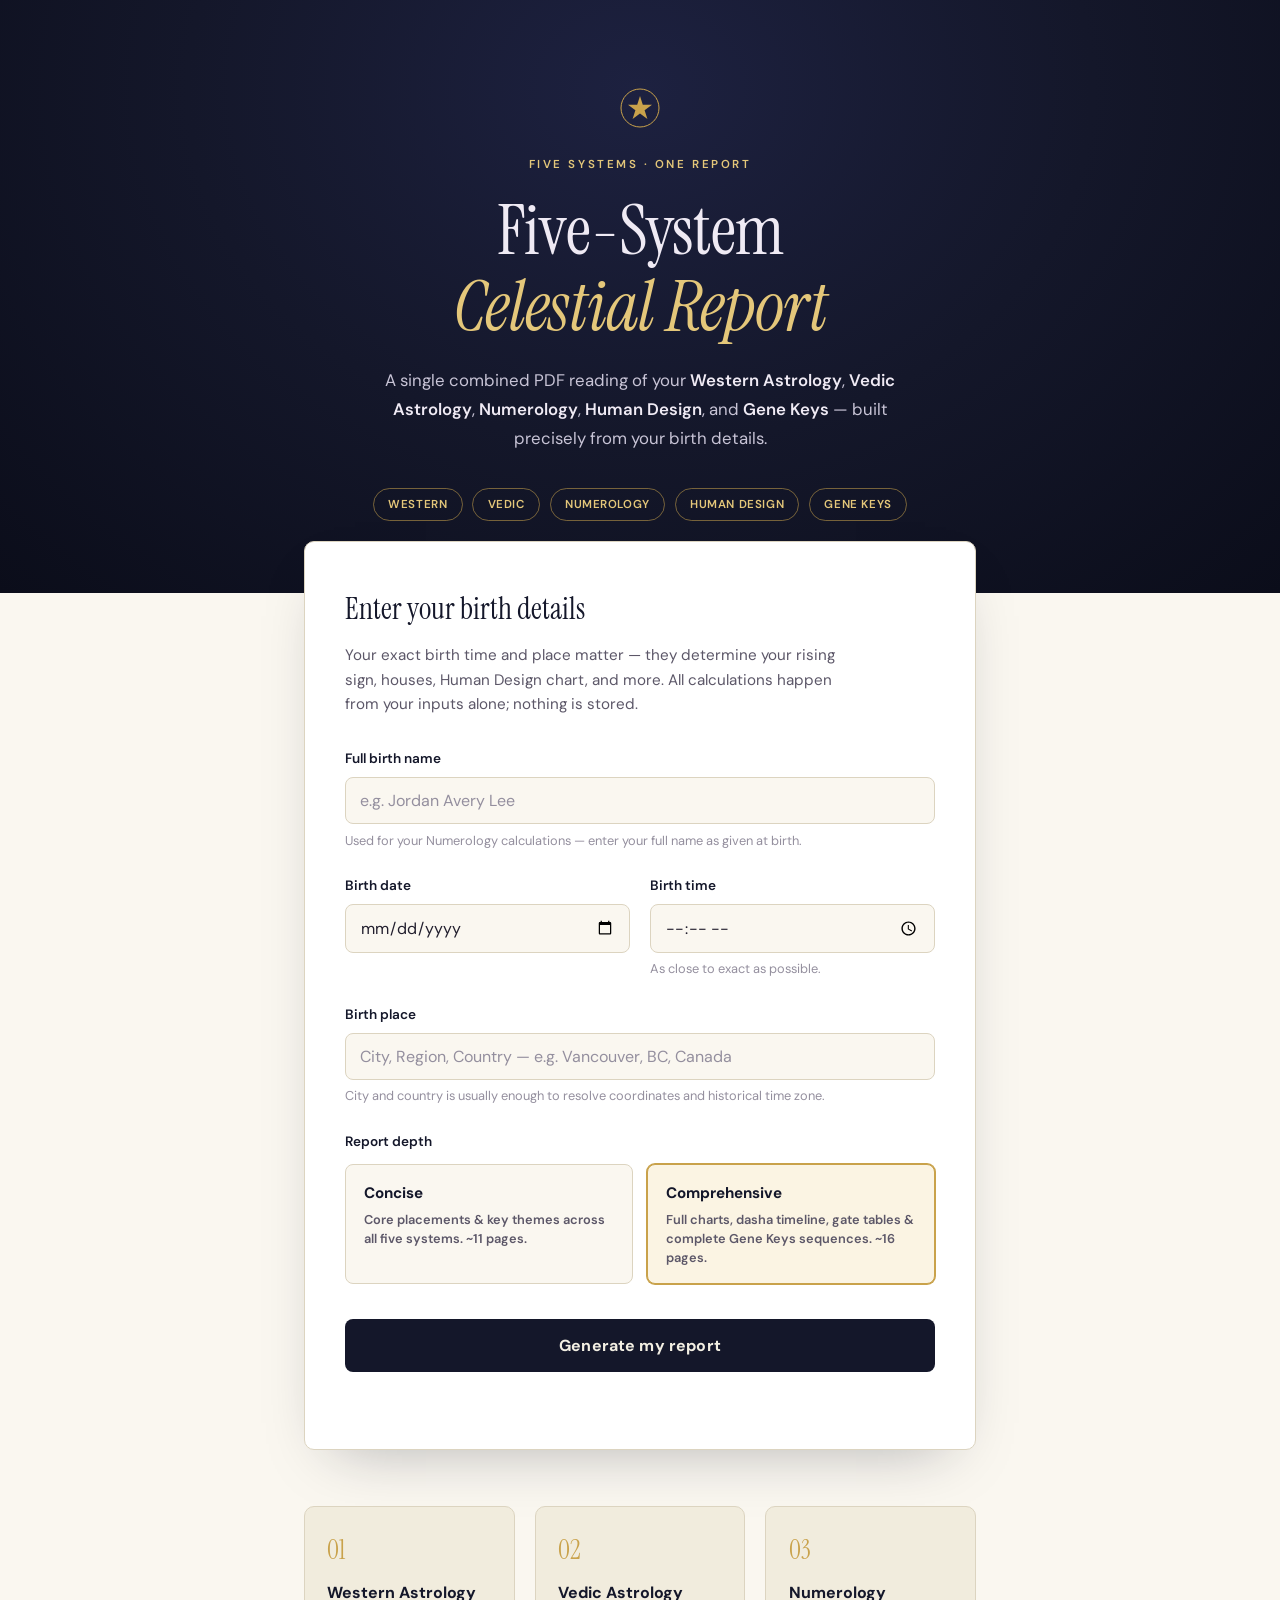
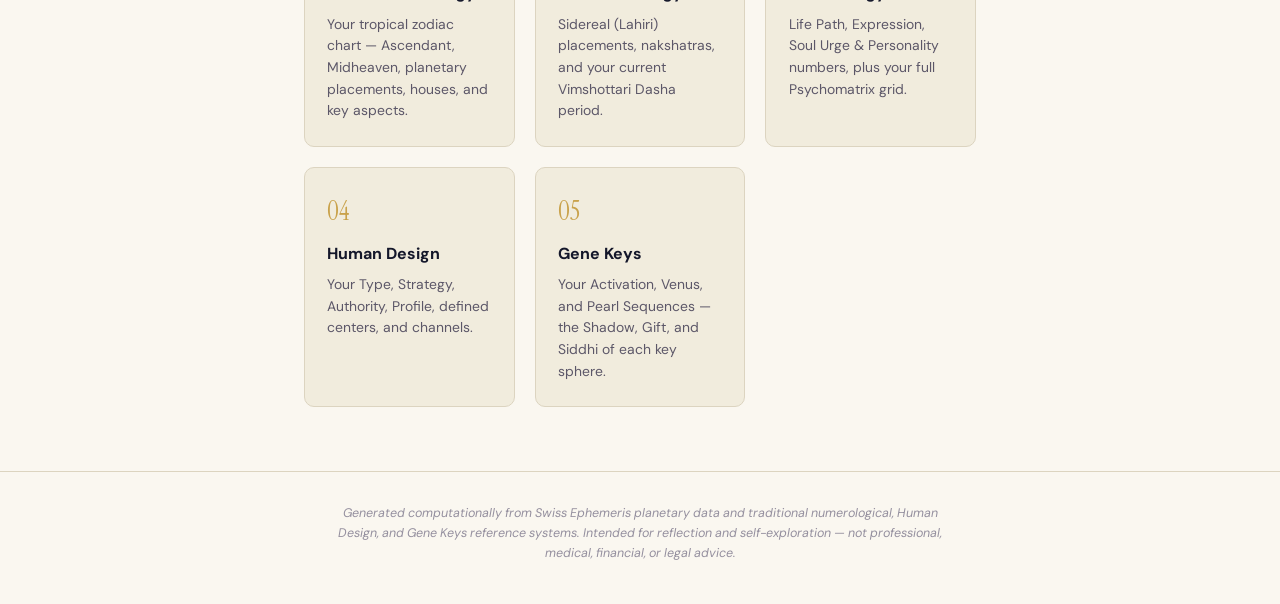
==== frontend/index.html @ 0be4d87e "Add FastAPI backend endpoint and vanilla frontend form" ====
<!DOCTYPE html>
<html lang="en">
<head>
<meta charset="UTF-8">
<meta name="viewport" content="width=device-width, initial-scale=1.0">
<title>Five-System Celestial Report — Astrology, Vedic, Numerology, Human Design &amp; Gene Keys</title>
<meta name="description" content="Generate a combined PDF report covering Western Astrology, Vedic Astrology, Numerology, Human Design, and Gene Keys from your birth details.">
<link rel="icon" href="data:image/svg+xml,<svg xmlns=%22http://www.w3.org/2000/svg%22 viewBox=%220 0 32 32%22><circle cx=%2216%22 cy=%2216%22 r=%2215%22 fill=%22%2314172A%22/><path d=%22M16 6 L18.2 13.2 L25.5 13.2 L19.6 17.6 L21.8 24.8 L16 20.4 L10.2 24.8 L12.4 17.6 L6.5 13.2 L13.8 13.2 Z%22 fill=%22%23C9A24B%22/></svg>">
<link rel="preconnect" href="https://fonts.googleapis.com">
<link rel="preconnect" href="https://fonts.gstatic.com" crossorigin>
<link href="https://fonts.googleapis.com/css2?family=Instrument+Serif:ital@0;1&family=DM+Sans:ital,wght@0,400;0,500;0,600;0,700;1,400&display=swap" rel="stylesheet">
<link rel="stylesheet" href="styles.css">
</head>
<body>

<div class="stage">
  <div class="star-field" aria-hidden="true" id="starField"></div>

  <header class="hero">
    <div class="hero-inner">
      <div class="logo" aria-hidden="true">
        <svg viewBox="0 0 40 40" width="40" height="40" fill="none" aria-hidden="true">
          <circle cx="20" cy="20" r="19" stroke="currentColor" stroke-width="1"/>
          <path d="M20 8 L22.8 16.8 L32 16.8 L24.6 22.2 L27.4 31 L20 25.6 L12.6 31 L15.4 22.2 L8 16.8 L17.2 16.8 Z" fill="currentColor"/>
        </svg>
      </div>
      <p class="kicker">FIVE SYSTEMS · ONE REPORT</p>
      <h1>Five-System<br><em>Celestial Report</em></h1>
      <p class="hero-sub">A single combined PDF reading of your <strong>Western Astrology</strong>, <strong>Vedic Astrology</strong>, <strong>Numerology</strong>, <strong>Human Design</strong>, and <strong>Gene Keys</strong> — built precisely from your birth details.</p>
      <div class="system-pills" aria-hidden="true">
        <span class="pill">Western</span>
        <span class="pill">Vedic</span>
        <span class="pill">Numerology</span>
        <span class="pill">Human Design</span>
        <span class="pill">Gene Keys</span>
      </div>
    </div>
  </header>

  <main class="content">
    <section class="form-card" aria-labelledby="form-heading">
      <h2 id="form-heading">Enter your birth details</h2>
      <p class="form-intro">Your exact birth time and place matter — they determine your rising sign, houses, Human Design chart, and more. All calculations happen from your inputs alone; nothing is stored.</p>

      <form id="reportForm" novalidate>
        <div class="field">
          <label for="name">Full birth name</label>
          <input type="text" id="name" name="name" placeholder="e.g. Jordan Avery Lee" autocomplete="name" required maxlength="120">
          <p class="field-hint">Used for your Numerology calculations — enter your full name as given at birth.</p>
        </div>

        <div class="field-row">
          <div class="field">
            <label for="birthDate">Birth date</label>
            <input type="date" id="birthDate" name="birthDate" required min="1900-01-01" max="2100-12-31">
          </div>
          <div class="field">
            <label for="birthTime">Birth time</label>
            <input type="time" id="birthTime" name="birthTime" required>
            <p class="field-hint">As close to exact as possible.</p>
          </div>
        </div>

        <div class="field">
          <label for="birthPlace">Birth place</label>
          <input type="text" id="birthPlace" name="birthPlace" placeholder="City, Region, Country — e.g. Vancouver, BC, Canada" autocomplete="off" required maxlength="200">
          <p class="field-hint">City and country is usually enough to resolve coordinates and historical time zone.</p>
        </div>

        <fieldset class="field depth-field">
          <legend>Report depth</legend>
          <div class="depth-options" role="radiogroup" aria-label="Report depth">
            <label class="depth-option" for="depthConcise">
              <input type="radio" id="depthConcise" name="depth" value="concise">
              <span class="depth-card">
                <span class="depth-title">Concise</span>
                <span class="depth-desc">Core placements &amp; key themes across all five systems. ~11 pages.</span>
              </span>
            </label>
            <label class="depth-option" for="depthComprehensive">
              <input type="radio" id="depthComprehensive" name="depth" value="comprehensive" checked>
              <span class="depth-card">
                <span class="depth-title">Comprehensive</span>
                <span class="depth-desc">Full charts, dasha timeline, gate tables &amp; complete Gene Keys sequences. ~16 pages.</span>
              </span>
            </label>
          </div>
        </fieldset>

        <button type="submit" id="submitBtn" class="submit-btn">
          <span class="btn-label">Generate my report</span>
          <span class="btn-spinner" aria-hidden="true"></span>
        </button>

        <p class="form-status" id="formStatus" role="status" aria-live="polite"></p>
      </form>
    </section>

    <section class="about-grid" aria-label="What's inside">
      <div class="about-card">
        <span class="about-num">01</span>
        <h3>Western Astrology</h3>
        <p>Your tropical zodiac chart — Ascendant, Midheaven, planetary placements, houses, and key aspects.</p>
      </div>
      <div class="about-card">
        <span class="about-num">02</span>
        <h3>Vedic Astrology</h3>
        <p>Sidereal (Lahiri) placements, nakshatras, and your current Vimshottari Dasha period.</p>
      </div>
      <div class="about-card">
        <span class="about-num">03</span>
        <h3>Numerology</h3>
        <p>Life Path, Expression, Soul Urge &amp; Personality numbers, plus your full Psychomatrix grid.</p>
      </div>
      <div class="about-card">
        <span class="about-num">04</span>
        <h3>Human Design</h3>
        <p>Your Type, Strategy, Authority, Profile, defined centers, and channels.</p>
      </div>
      <div class="about-card">
        <span class="about-num">05</span>
        <h3>Gene Keys</h3>
        <p>Your Activation, Venus, and Pearl Sequences — the Shadow, Gift, and Siddhi of each key sphere.</p>
      </div>
    </section>
  </main>

  <footer class="site-footer">
    <p>Generated computationally from Swiss Ephemeris planetary data and traditional numerological, Human Design, and Gene Keys reference systems. Intended for reflection and self-exploration — not professional, medical, financial, or legal advice.</p>
  </footer>
</div>

<script src="app.js"></script>
</body>
</html>
---- frontend/styles.css ----
:root {
  --navy: #14172A;
  --navy-deep: #0B0D1A;
  --navy-light: #1D2140;
  --gold: #C9A24B;
  --gold-light: #E4C77A;
  --parchment: #FAF7F0;
  --parchment-alt: #F1ECDD;
  --parchment-alt2: #EDE6D4;
  --ink: #221F2E;
  --ink-muted: #5C5768;
  --ink-faint: #948F9E;
  --border: #DCD4C0;
  --error: #A12C7B;
  --success: #437A22;
  --radius: 10px;
  --serif: 'Instrument Serif', Georgia, serif;
  --sans: 'DM Sans', -apple-system, BlinkMacSystemFont, 'Segoe UI', sans-serif;
}

* { box-sizing: border-box; }

html { scroll-behavior: smooth; }

body {
  margin: 0;
  font-family: var(--sans);
  color: var(--ink);
  background: var(--parchment);
  line-height: 1.6;
  -webkit-font-smoothing: antialiased;
}

.stage { position: relative; overflow: hidden; }

/* ---------- Hero ---------- */

.hero {
  position: relative;
  background: radial-gradient(ellipse at 50% 15%, var(--navy-light) 0%, var(--navy) 50%, var(--navy-deep) 100%);
  color: #EFEAF4;
  padding: 5.5rem 1.5rem 4.5rem;
  text-align: center;
  overflow: hidden;
}

.star-field {
  position: absolute;
  inset: 0;
  height: 640px;
  pointer-events: none;
  z-index: 0;
}

.hero-inner { position: relative; z-index: 1; max-width: 760px; margin: 0 auto; }

.logo {
  color: var(--gold);
  margin: 0 auto 1.75rem;
  width: 40px;
  height: 40px;
}

.kicker {
  font-size: 0.72rem;
  letter-spacing: 0.22em;
  text-transform: uppercase;
  color: var(--gold-light);
  margin: 0 0 1.1rem;
  font-weight: 600;
}

.hero h1 {
  font-family: var(--serif);
  font-weight: 400;
  font-size: clamp(2.6rem, 6vw, 4.4rem);
  line-height: 1.08;
  margin: 0 0 1.4rem;
  letter-spacing: -0.01em;
}

.hero h1 em {
  font-style: italic;
  color: var(--gold-light);
}

.hero-sub {
  font-size: 1.05rem;
  line-height: 1.7;
  color: #C8C4D6;
  max-width: 560px;
  margin: 0 auto;
}

.hero-sub strong { color: #EFEAF4; font-weight: 600; }

.system-pills {
  display: flex;
  flex-wrap: wrap;
  justify-content: center;
  gap: 0.6rem;
  margin-top: 2.25rem;
}

.pill {
  border: 1px solid rgba(201, 162, 75, 0.55);
  color: var(--gold-light);
  font-size: 0.72rem;
  letter-spacing: 0.05em;
  text-transform: uppercase;
  padding: 0.4rem 0.9rem;
  border-radius: 999px;
  font-weight: 600;
}

/* ---------- Content / Form ---------- */

.content {
  max-width: 720px;
  margin: 0 auto;
  padding: 0 1.5rem;
  position: relative;
  z-index: 2;
}

.form-card {
  background: #FFFFFF;
  border: 1px solid var(--border);
  border-radius: var(--radius);
  box-shadow: 0 24px 60px -30px rgba(20, 23, 42, 0.35);
  padding: 2.75rem 2.5rem;
  margin-top: -3.25rem;
}

.form-card h2 {
  font-family: var(--serif);
  font-size: 1.85rem;
  font-weight: 400;
  margin: 0 0 0.6rem;
  color: var(--navy);
}

.form-intro {
  color: var(--ink-muted);
  font-size: 0.95rem;
  margin: 0 0 2rem;
  max-width: 52ch;
}

.field { margin-bottom: 1.5rem; }

.field-row {
  display: grid;
  grid-template-columns: 1fr 1fr;
  gap: 1.25rem;
}

label {
  display: block;
  font-size: 0.85rem;
  font-weight: 600;
  color: var(--navy);
  margin-bottom: 0.45rem;
}

fieldset.field { border: none; padding: 0; margin: 0 0 1.75rem; }
legend { font-size: 0.85rem; font-weight: 600; color: var(--navy); padding: 0; margin-bottom: 0.7rem; }

input[type="text"],
input[type="date"],
input[type="time"] {
  width: 100%;
  font-family: var(--sans);
  font-size: 1rem;
  color: var(--ink);
  padding: 0.75rem 0.9rem;
  border: 1px solid var(--border);
  border-radius: 8px;
  background: var(--parchment);
  transition: border-color 0.15s ease, box-shadow 0.15s ease;
}

input[type="text"]::placeholder { color: var(--ink-faint); }

input:focus {
  outline: none;
  border-color: var(--gold);
  box-shadow: 0 0 0 3px rgba(201, 162, 75, 0.22);
}

input:invalid.touched { border-color: var(--error); }

.field-hint {
  font-size: 0.8rem;
  color: var(--ink-faint);
  margin: 0.4rem 0 0;
}

.depth-options {
  display: grid;
  grid-template-columns: 1fr 1fr;
  gap: 0.9rem;
}

.depth-option { cursor: pointer; }
.depth-option input { position: absolute; opacity: 0; width: 0; height: 0; }

.depth-card {
  display: block;
  border: 1.5px solid var(--border);
  border-radius: 8px;
  padding: 1rem 1.1rem;
  background: var(--parchment);
  transition: border-color 0.15s ease, background 0.15s ease;
  height: 100%;
}

.depth-option input:checked + .depth-card {
  border-color: var(--gold);
  background: #FBF4E3;
  box-shadow: 0 0 0 1px var(--gold);
}

.depth-option input:focus-visible + .depth-card {
  outline: 2px solid var(--gold);
  outline-offset: 2px;
}

.depth-title {
  display: block;
  font-weight: 700;
  color: var(--navy);
  margin-bottom: 0.3rem;
  font-size: 0.95rem;
}

.depth-desc {
  display: block;
  font-size: 0.8rem;
  color: var(--ink-muted);
  line-height: 1.5;
}

.submit-btn {
  width: 100%;
  background: var(--navy);
  color: #F3EFE3;
  border: none;
  border-radius: 8px;
  padding: 1rem 1.5rem;
  font-family: var(--sans);
  font-size: 1rem;
  font-weight: 700;
  letter-spacing: 0.01em;
  cursor: pointer;
  transition: background 0.15s ease, transform 0.1s ease;
  display: flex;
  align-items: center;
  justify-content: center;
  gap: 0.6rem;
  position: relative;
}

.submit-btn:hover:not(:disabled) { background: #1D2140; }
.submit-btn:active:not(:disabled) { transform: translateY(1px); }
.submit-btn:disabled { opacity: 0.75; cursor: wait; }

.btn-spinner {
  display: none;
  width: 16px;
  height: 16px;
  border: 2px solid rgba(243, 239, 227, 0.35);
  border-top-color: #F3EFE3;
  border-radius: 50%;
  animation: spin 0.7s linear infinite;
}

.submit-btn.loading .btn-spinner { display: inline-block; }
.submit-btn.loading .btn-label::after { content: "\2026"; }

@keyframes spin { to { transform: rotate(360deg); } }

.form-status {
  margin: 1rem 0 0;
  font-size: 0.88rem;
  min-height: 1.2em;
  text-align: center;
}

.form-status.error { color: var(--error); }
.form-status.success { color: var(--success); }

/* ---------- About grid ---------- */

.about-grid {
  display: grid;
  grid-template-columns: repeat(auto-fit, minmax(190px, 1fr));
  gap: 1.25rem;
  margin: 3.5rem 0 4rem;
}

.about-card {
  border: 1px solid var(--border);
  border-radius: var(--radius);
  padding: 1.5rem 1.4rem;
  background: var(--parchment-alt);
}

.about-num {
  font-family: var(--serif);
  font-size: 1.6rem;
  color: var(--gold);
  display: block;
  margin-bottom: 0.5rem;
}

.about-card h3 {
  font-size: 1rem;
  margin: 0 0 0.5rem;
  color: var(--navy);
}

.about-card p {
  font-size: 0.87rem;
  color: var(--ink-muted);
  margin: 0;
  line-height: 1.55;
}

/* ---------- Footer ---------- */

.site-footer {
  border-top: 1px solid var(--border);
  padding: 2rem 1.5rem 2.5rem;
  text-align: center;
}

.site-footer p {
  max-width: 620px;
  margin: 0 auto;
  font-size: 0.78rem;
  color: var(--ink-faint);
  font-style: italic;
  line-height: 1.6;
}

/* ---------- Responsive ---------- */

@media (max-width: 640px) {
  .hero { padding: 4rem 1.25rem 3.5rem; }
  .form-card { padding: 2rem 1.5rem; margin-top: -2.25rem; }
  .field-row { grid-template-columns: 1fr; gap: 0; }
  .depth-options { grid-template-columns: 1fr; }
}

@media (prefers-reduced-motion: reduce) {
  html { scroll-behavior: auto; }
  .btn-spinner { animation: none; }
}
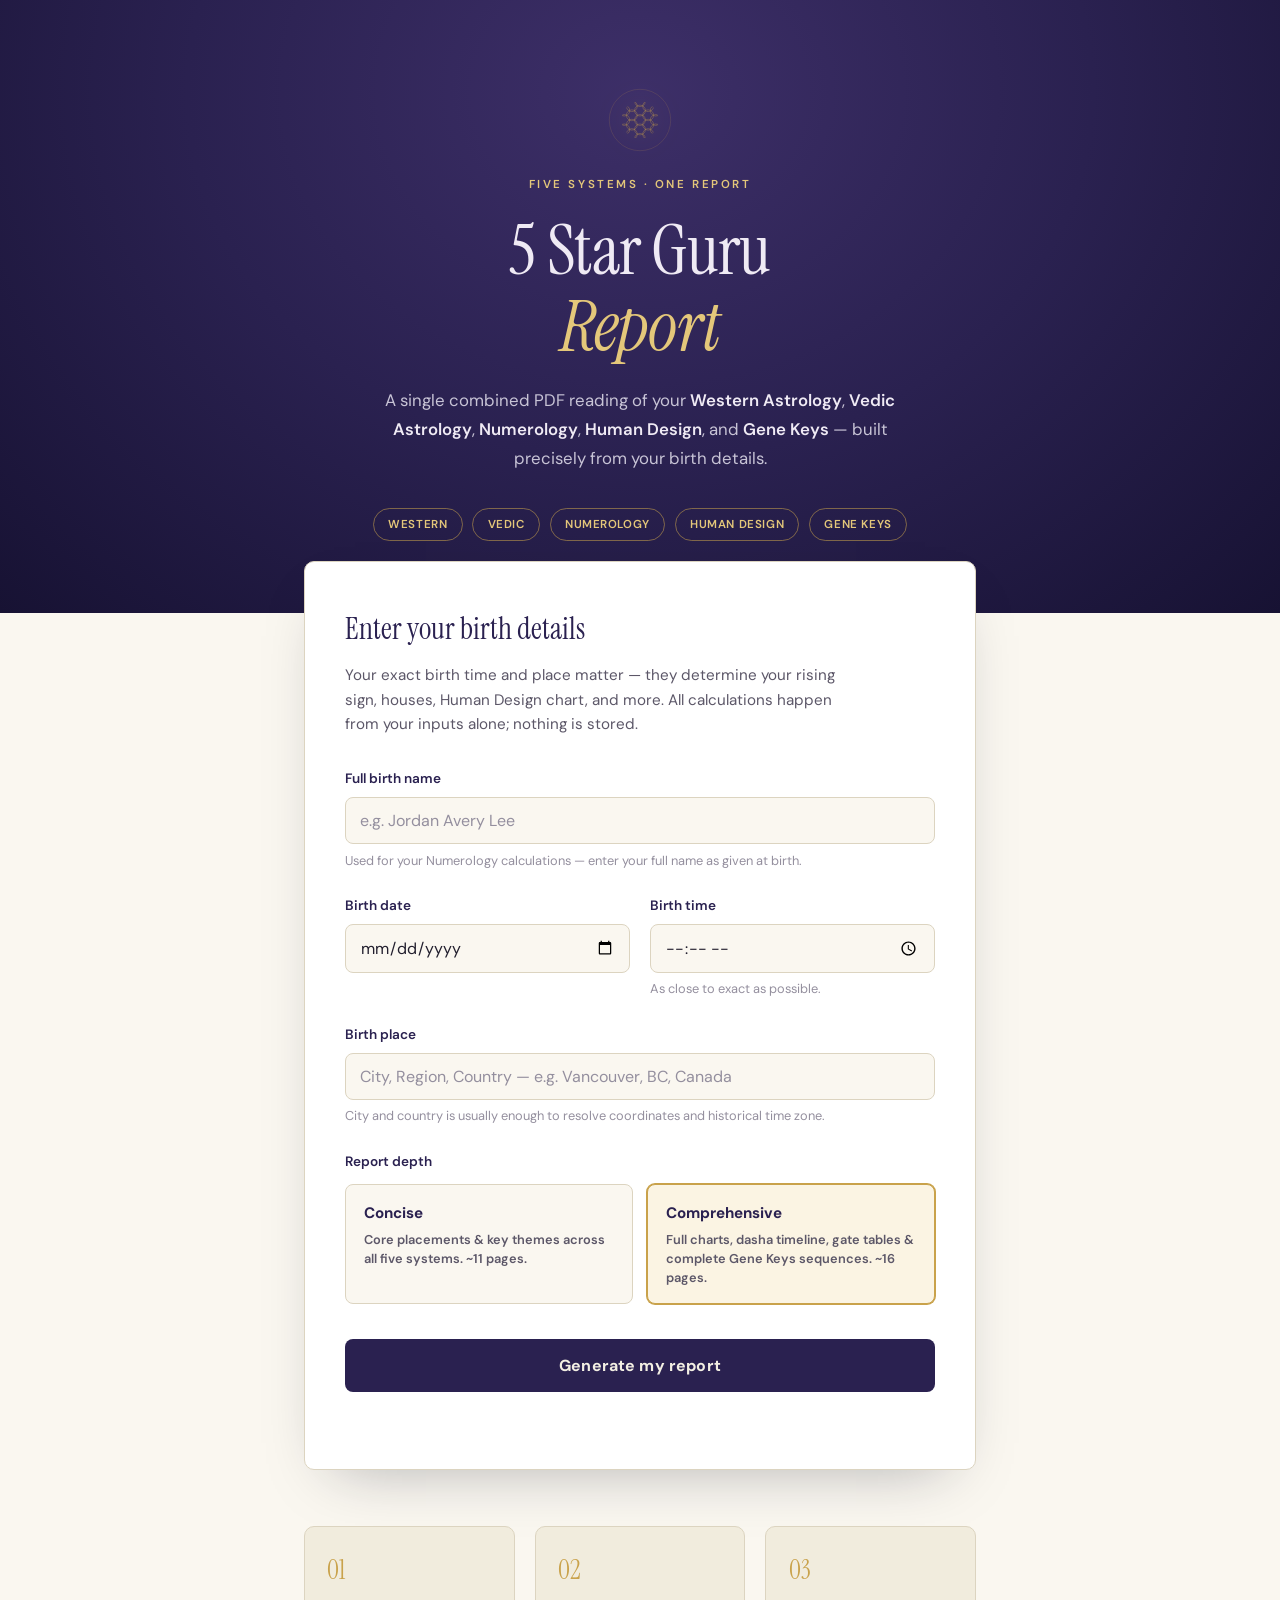
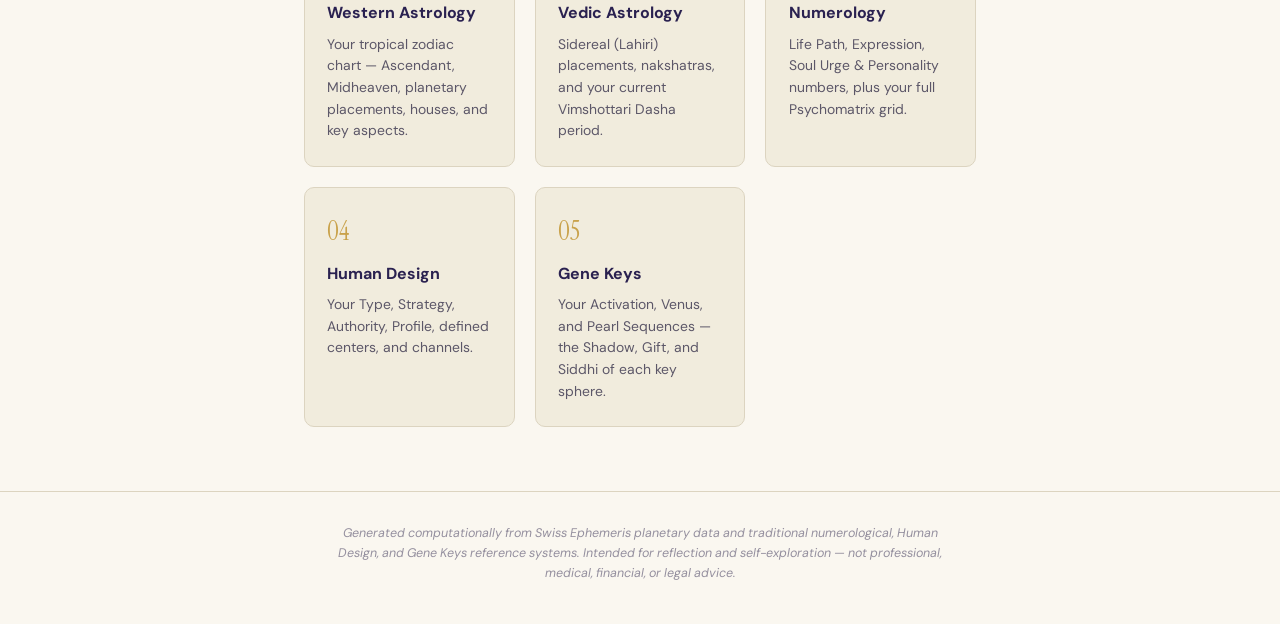
==== commit 307965f8: "Rebrand: dark purple palette, 5 Star Guru Report title, Flower of Life logo" ====
--- a/frontend/index.html
+++ b/frontend/index.html
@@ -3,9 +3,9 @@
 <head>
 <meta charset="UTF-8">
 <meta name="viewport" content="width=device-width, initial-scale=1.0">
-<title>Five-System Celestial Report — Astrology, Vedic, Numerology, Human Design &amp; Gene Keys</title>
+<title>5 Star Guru Report — Astrology, Vedic, Numerology, Human Design &amp; Gene Keys</title>
 <meta name="description" content="Generate a combined PDF report covering Western Astrology, Vedic Astrology, Numerology, Human Design, and Gene Keys from your birth details.">
-<link rel="icon" href="data:image/svg+xml,<svg xmlns=%22http://www.w3.org/2000/svg%22 viewBox=%220 0 32 32%22><circle cx=%2216%22 cy=%2216%22 r=%2215%22 fill=%22%2314172A%22/><path d=%22M16 6 L18.2 13.2 L25.5 13.2 L19.6 17.6 L21.8 24.8 L16 20.4 L10.2 24.8 L12.4 17.6 L6.5 13.2 L13.8 13.2 Z%22 fill=%22%23C9A24B%22/></svg>">
+<link rel="icon" href="data:image/svg+xml,<svg xmlns=%22http://www.w3.org/2000/svg%22 viewBox=%220 0 200 200%22><circle cx=%22100%22 cy=%22100%22 r=%2298%22 fill=%22%232A2150%22/><defs><clipPath id=%22c%22><circle cx=%22100%22 cy=%22100%22 r=%2258%22/></clipPath></defs><g clip-path=%22url(%23c)%22 fill=%22none%22 stroke=%22%23E4C77A%22 stroke-width=%223%22><circle cx=%22100%22 cy=%22100%22 r=%2217%22/><circle cx=%22100%22 cy=%22129.4%22 r=%2217%22/><circle cx=%22125.5%22 cy=%22114.7%22 r=%2217%22/><circle cx=%2274.5%22 cy=%2285.3%22 r=%2217%22/><circle cx=%22125.5%22 cy=%2285.3%22 r=%2217%22/><circle cx=%22100%22 cy=%2270.6%22 r=%2217%22/><circle cx=%2274.5%22 cy=%22114.7%22 r=%2217%22/><circle cx=%2250.9%22 cy=%22100%22 r=%2217%22/><circle cx=%22149.1%22 cy=%22100%22 r=%2217%22/></g></svg>">
 <link rel="preconnect" href="https://fonts.googleapis.com">
 <link rel="preconnect" href="https://fonts.gstatic.com" crossorigin>
 <link href="https://fonts.googleapis.com/css2?family=Instrument+Serif:ital@0;1&family=DM+Sans:ital,wght@0,400;0,500;0,600;0,700;1,400&display=swap" rel="stylesheet">
@@ -18,14 +18,40 @@
 
   <header class="hero">
     <div class="hero-inner">
-      <div class="logo" aria-hidden="true">
-        <svg viewBox="0 0 40 40" width="40" height="40" fill="none" aria-hidden="true">
-          <circle cx="20" cy="20" r="19" stroke="currentColor" stroke-width="1"/>
-          <path d="M20 8 L22.8 16.8 L32 16.8 L24.6 22.2 L27.4 31 L20 25.6 L12.6 31 L15.4 22.2 L8 16.8 L17.2 16.8 Z" fill="currentColor"/>
+      <div class="logo logo-flower" aria-hidden="true">
+        <svg viewBox="0 0 200 200" width="64" height="64" fill="none" aria-hidden="true">
+          <title>Flower of Life emblem</title>
+          <circle cx="100" cy="100" r="96" stroke="currentColor" stroke-width="1" opacity="0.5"/>
+          <defs>
+            <clipPath id="folClip">
+              <circle cx="100" cy="100" r="58"/>
+            </clipPath>
+          </defs>
+          <g clip-path="url(#folClip)" stroke="currentColor" stroke-width="1.1" opacity="0.95">
+            <circle cx="100" cy="100" r="17"/>
+            <circle cx="100" cy="129.44" r="17"/>
+            <circle cx="125.5" cy="114.72" r="17"/>
+            <circle cx="74.5" cy="85.28" r="17"/>
+            <circle cx="125.5" cy="85.28" r="17"/>
+            <circle cx="100" cy="70.56" r="17"/>
+            <circle cx="74.5" cy="114.72" r="17"/>
+            <circle cx="50.91" cy="100" r="17"/>
+            <circle cx="149.09" cy="100" r="17"/>
+            <circle cx="74.5" cy="144.16" r="17"/>
+            <circle cx="74.5" cy="56.84" r="17"/>
+            <circle cx="125.5" cy="144.16" r="17"/>
+            <circle cx="125.5" cy="56.84" r="17"/>
+            <circle cx="149.09" cy="70.56" r="17"/>
+            <circle cx="100" cy="158.88" r="17"/>
+            <circle cx="50.91" cy="129.44" r="17"/>
+            <circle cx="100" cy="41.12" r="17"/>
+            <circle cx="149.09" cy="129.44" r="17"/>
+            <circle cx="50.91" cy="70.56" r="17"/>
+          </g>
         </svg>
       </div>
       <p class="kicker">FIVE SYSTEMS · ONE REPORT</p>
-      <h1>Five-System<br><em>Celestial Report</em></h1>
+      <h1>5 Star Guru<br><em>Report</em></h1>
       <p class="hero-sub">A single combined PDF reading of your <strong>Western Astrology</strong>, <strong>Vedic Astrology</strong>, <strong>Numerology</strong>, <strong>Human Design</strong>, and <strong>Gene Keys</strong> — built precisely from your birth details.</p>
       <div class="system-pills" aria-hidden="true">
         <span class="pill">Western</span>
@@ -96,6 +122,58 @@
       </form>
     </section>
 
+    <section class="preview-section" id="previewSection" aria-labelledby="preview-heading" hidden>
+      <div class="preview-head">
+        <p class="kicker kicker-dark">YOUR CHART · LIVE PREVIEW</p>
+        <h2 id="preview-heading">A first look at <span id="previewName">your</span> chart</h2>
+        <p class="preview-sub" id="previewMeta"></p>
+      </div>
+
+      <div class="headline-stats" id="headlineStats" aria-hidden="true"></div>
+
+      <div class="chart-preview-card">
+        <div class="chart-preview-label">
+          <span class="chart-preview-num">01</span>
+          <div>
+            <h3>Cosmic Snapshot</h3>
+            <p>Your Western (outer, gold) and Vedic (inner, violet) placements on one wheel.</p>
+          </div>
+        </div>
+        <div class="chart-preview-visual" id="wheelVisual"></div>
+      </div>
+
+      <div class="chart-preview-card">
+        <div class="chart-preview-label">
+          <span class="chart-preview-num">02</span>
+          <div>
+            <h3>Human Design Bodygraph</h3>
+            <p>Your defined centers and channels, teal-filled against the open centers.</p>
+          </div>
+        </div>
+        <div class="chart-preview-visual" id="bodygraphVisual"></div>
+      </div>
+
+      <div class="chart-preview-card">
+        <div class="chart-preview-label">
+          <span class="chart-preview-num">03</span>
+          <div>
+            <h3>Gene Keys Activation Sequence</h3>
+            <p>Your four core spheres, shadow through gift to siddhi.</p>
+          </div>
+        </div>
+        <div class="chart-preview-visual chart-preview-visual-bands" id="gkVisual"></div>
+      </div>
+
+      <div class="preview-download">
+        <p class="preview-download-copy">This is a preview of three of the visuals — your full PDF includes all five systems, houses, aspects, gate tables, dasha timeline, and complete interpretive text.</p>
+        <button type="button" class="submit-btn download-btn" id="downloadBtn">
+          <span class="btn-label">Download full PDF report</span>
+          <span class="btn-spinner" aria-hidden="true"></span>
+        </button>
+        <p class="form-status" id="downloadStatus" role="status" aria-live="polite"></p>
+      </div>
+    </section>
+
     <section class="about-grid" aria-label="What's inside">
       <div class="about-card">
         <span class="about-num">01</span>
--- a/frontend/styles.css
+++ b/frontend/styles.css
@@ -1,7 +1,7 @@
 :root {
-  --navy: #14172A;
-  --navy-deep: #0B0D1A;
-  --navy-light: #1D2140;
+  --navy: #2A2150;
+  --navy-deep: #171233;
+  --navy-light: #3D2F68;
   --gold: #C9A24B;
   --gold-light: #E4C77A;
   --parchment: #FAF7F0;
@@ -59,6 +59,13 @@
   margin: 0 auto 1.75rem;
   width: 40px;
   height: 40px;
+}
+
+.logo-flower {
+  width: 64px;
+  height: 64px;
+  margin: 0 auto 1.5rem;
+  filter: drop-shadow(0 0 14px rgba(228, 199, 122, 0.35));
 }
 
 .kicker {
@@ -290,6 +297,182 @@
 .form-status.error { color: var(--error); }
 .form-status.success { color: var(--success); }
 
+/* ---------- Chart Preview ---------- */
+
+.preview-section {
+  background: #FFFFFF;
+  border: 1px solid var(--border);
+  border-radius: var(--radius);
+  box-shadow: 0 24px 60px -30px rgba(20, 23, 42, 0.35);
+  padding: 2.75rem 2.5rem;
+  margin-top: 2.5rem;
+  animation: previewIn 0.5s ease both;
+}
+
+@keyframes previewIn {
+  from { opacity: 0; transform: translateY(14px); }
+  to { opacity: 1; transform: translateY(0); }
+}
+
+.preview-head { text-align: center; margin-bottom: 2rem; }
+
+.kicker-dark { color: var(--gold); opacity: 0.9; }
+
+.preview-head h2 {
+  font-family: var(--serif);
+  font-weight: 400;
+  font-size: 1.9rem;
+  color: var(--navy);
+  margin: 0 0 0.5rem;
+}
+
+.preview-sub {
+  color: var(--ink-muted);
+  font-size: 0.9rem;
+  margin: 0;
+}
+
+.headline-stats {
+  display: grid;
+  grid-template-columns: repeat(auto-fit, minmax(130px, 1fr));
+  gap: 0.9rem;
+  margin-bottom: 2.5rem;
+}
+
+.headline-stat {
+  background: var(--parchment-alt);
+  border: 1px solid var(--border);
+  border-radius: 8px;
+  padding: 0.9rem 1rem;
+  text-align: center;
+}
+
+.headline-stat-label {
+  display: block;
+  font-size: 0.68rem;
+  letter-spacing: 0.08em;
+  text-transform: uppercase;
+  color: var(--ink-faint);
+  margin-bottom: 0.35rem;
+}
+
+.headline-stat-value {
+  display: block;
+  font-family: var(--serif);
+  font-size: 1.3rem;
+  color: var(--navy);
+  line-height: 1.15;
+}
+
+.chart-preview-card {
+  border: 1px solid var(--border);
+  border-radius: var(--radius);
+  background: var(--parchment-alt);
+  padding: 1.75rem 1.5rem;
+  margin-bottom: 1.5rem;
+}
+
+.chart-preview-label {
+  display: flex;
+  align-items: flex-start;
+  gap: 0.9rem;
+  margin-bottom: 1.25rem;
+}
+
+.chart-preview-num {
+  font-family: var(--serif);
+  font-size: 1.4rem;
+  color: var(--gold);
+  line-height: 1.4;
+  flex-shrink: 0;
+}
+
+.chart-preview-label h3 {
+  font-size: 1.02rem;
+  color: var(--navy);
+  margin: 0 0 0.3rem;
+}
+
+.chart-preview-label p {
+  font-size: 0.85rem;
+  color: var(--ink-muted);
+  margin: 0;
+  line-height: 1.5;
+}
+
+.chart-preview-visual {
+  display: flex;
+  justify-content: center;
+  background: #FFFFFF;
+  border: 1px solid var(--border);
+  border-radius: 8px;
+  padding: 1.5rem;
+}
+
+.chart-preview-visual svg {
+  width: 100%;
+  max-width: 420px;
+  height: auto;
+}
+
+.chart-preview-visual .chart-skel {
+  width: 100%;
+  max-width: 380px;
+  aspect-ratio: 1 / 1;
+  border-radius: 50%;
+  background: linear-gradient(90deg, var(--parchment-alt2) 25%, var(--parchment) 37%, var(--parchment-alt2) 63%);
+  background-size: 400% 100%;
+  animation: shimmer 1.4s ease infinite;
+}
+
+@keyframes shimmer {
+  0% { background-position: 100% 0; }
+  100% { background-position: -100% 0; }
+}
+
+.chart-preview-visual-bands { display: block; padding: 1.25rem; }
+
+/* Gene Keys band cards, rendered from backend HTML (mirrors PDF styling) */
+.gk-band-wrap { display: flex; flex-direction: column; gap: 0.75rem; }
+.gk-band-card {
+  border: 1px solid var(--border);
+  border-radius: 8px;
+  padding: 0.85rem 1rem;
+  background: var(--parchment-alt);
+}
+.gk-band-top { display: flex; justify-content: space-between; align-items: baseline; margin-bottom: 0.4rem; flex-wrap: wrap; gap: 0.3rem; }
+.gk-band-title { font-family: var(--serif); font-size: 1.05rem; color: var(--navy); }
+.gk-band-meta { font-size: 0.78rem; color: var(--ink-faint); }
+.gk-band-row { display: flex; align-items: center; gap: 0.5rem; flex-wrap: wrap; }
+.gk-pill {
+  font-size: 0.78rem;
+  padding: 0.25rem 0.65rem;
+  border-radius: 999px;
+  border: 1px solid var(--border);
+  color: var(--ink-muted);
+  background: #FFFFFF;
+}
+.gk-pill-gift { border-color: var(--gold); color: var(--navy); background: #FBF4E3; font-weight: 600; }
+.gk-arrow { color: var(--ink-faint); font-size: 0.8rem; }
+
+.preview-download {
+  text-align: center;
+  margin-top: 2rem;
+  padding-top: 1.75rem;
+  border-top: 1px solid var(--border);
+}
+
+.preview-download-copy {
+  font-size: 0.85rem;
+  color: var(--ink-muted);
+  max-width: 48ch;
+  margin: 0 auto 1.25rem;
+  line-height: 1.55;
+}
+
+.download-btn { max-width: 420px; margin: 0 auto; background: var(--gold); color: var(--navy); }
+.download-btn:hover:not(:disabled) { background: var(--gold-light); }
+
 /* ---------- About grid ---------- */
 
 .about-grid {
@@ -351,9 +534,14 @@
   .form-card { padding: 2rem 1.5rem; margin-top: -2.25rem; }
   .field-row { grid-template-columns: 1fr; gap: 0; }
   .depth-options { grid-template-columns: 1fr; }
+  .preview-section { padding: 2rem 1.25rem; }
+  .chart-preview-card { padding: 1.25rem 1rem; }
+  .chart-preview-visual { padding: 1rem 0.75rem; }
 }
 
 @media (prefers-reduced-motion: reduce) {
   html { scroll-behavior: auto; }
   .btn-spinner { animation: none; }
-}
+  .preview-section { animation: none; }
+  .chart-preview-visual .chart-skel { animation: none; }
+}
